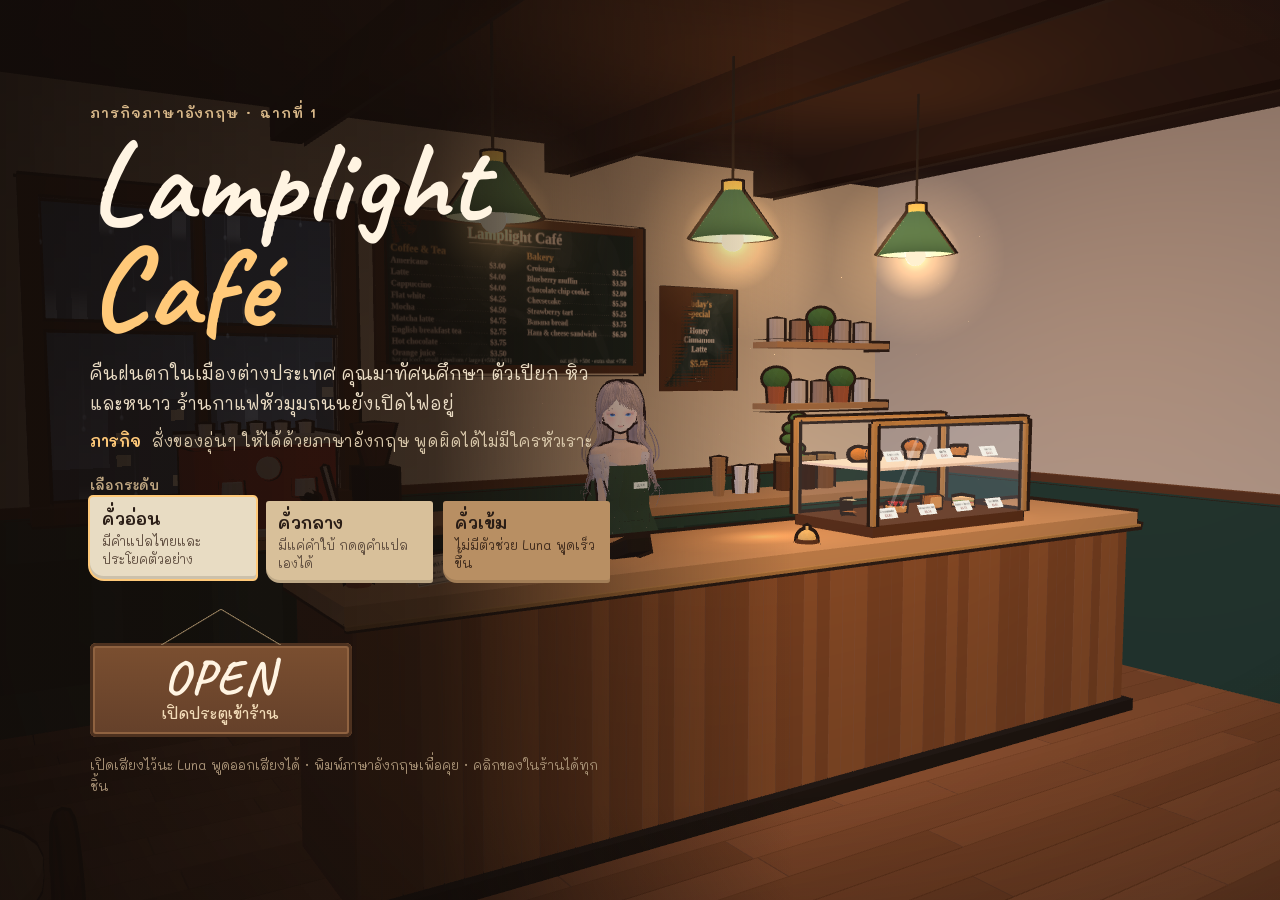
==== index.html @ d725b06c "Publish Lamplight Café: English speaking practice in a rainy-night café A barista named Luna takes y" ====
<!doctype html>
<html lang="th">
<head>
<meta charset="utf-8">
<meta name="viewport" content="width=device-width, initial-scale=1">
<meta name="robots" content="noindex">
<meta name="theme-color" content="#1b1512">
<meta name="description" content="เกมฝึกพูดภาษาอังกฤษ: สั่งกาแฟกับ Luna ในร้านกาแฟคืนฝนตก">
<title>Lamplight Café — ฝึกพูดภาษาอังกฤษ</title>
<link rel="preconnect" href="https://fonts.googleapis.com">
<link rel="preconnect" href="https://fonts.gstatic.com" crossorigin>
<link rel="stylesheet" href="https://fonts.googleapis.com/css2?family=Caveat:wght@500;700&family=Mali:wght@400;500;600&family=Nunito:wght@600;700;800&family=Courier+Prime:wght@400;700&display=swap">
<link rel="stylesheet" href="style.css">
</head>
<body>
<div id="stage"></div>
<div id="ui"></div>
<script src="game.js"></script>
</body>
</html>
---- style.css ----
/* Lamplight Café — ของบนจอทุกชิ้นยืมรูปจากของจริงในร้าน: ป้าย OPEN · ป้ายราคา · ใบเสร็จ · ทิชชู่ · ปากกาแดงครู */
:root {
  --ink: #2a1d16; --cream: #fff4e2; --paper: #f6efe1; --kraft: #e8dcc3; --amber: #ffc979; --red: #b8402c; --green: #2f4c40;
  --hand: "Caveat", "Ink Free", "Segoe Print", cursive; --th: "Mali", "Leelawadee UI", "Tahoma", sans-serif; --en: "Nunito", "Segoe UI", Arial, sans-serif;
  --mono: "Courier Prime", "Courier New", monospace;
}
html, body { margin: 0; height: 100%; background: #1b1512; overflow: hidden; font-family: var(--th); color: var(--cream); }
#stage { position: fixed; inset: 0; }
#stage canvas { display: block; width: 100%; height: 100%; }
#ui { position: fixed; inset: 0; pointer-events: none; }
#ui::before { content: ""; position: absolute; inset: 0; background: radial-gradient(120% 90% at 50% 40%, transparent 55%, rgba(12, 8, 6, .55) 100%); }
#ui > section > *, #ui .tags, #ui .receipt, #ui .talk, #ui .back, #ui .napkin { pointer-events: auto; }
[hidden] { display: none !important; }
button { font: inherit; cursor: pointer; }
button:focus-visible, input:focus-visible { outline: 2px solid var(--amber); outline-offset: 2px; }

/* ---------- หน้าเปิด ---------- */
.title { position: absolute; inset: 0; display: flex; align-items: center; background: linear-gradient(90deg, rgba(18, 12, 9, .92) 0%, rgba(18, 12, 9, .78) 34%, rgba(18, 12, 9, 0) 62%); transition: opacity .9s ease; }
.title.leaving { opacity: 0; }
.title .card { width: min(520px, 88vw); margin-left: clamp(20px, 7vw, 120px); }
.kicker { margin: 0 0 6px; font: 600 14px/1.4 var(--th); letter-spacing: .08em; color: #d9b98a; }
.title h1 { margin: 0; font: 700 clamp(64px, 9vw, 118px)/.92 var(--hand); color: var(--cream); letter-spacing: .01em; }
.title h1 span { color: var(--amber); }
.story { margin: 18px 0 10px; font: 400 18px/1.65 var(--th); color: #eadcc4; max-width: 30em; }
.mission { margin: 0 0 22px; font: 400 16px/1.6 var(--th); color: #d8c7aa; }
.mission b { color: var(--amber); font-weight: 600; margin-right: 6px; }
.roast { border: 0; padding: 0; margin: 0 0 26px; display: grid; grid-template-columns: repeat(3, 1fr); gap: 10px; }
.roast legend { font: 600 13px var(--th); color: #bfa682; margin-bottom: 8px; padding: 0; }
.roast label { position: relative; cursor: pointer; }
.roast input { position: absolute; opacity: 0; }
.roast span { display: block; padding: 10px 12px 11px; background: var(--kraft); color: var(--ink); border-radius: 3px 3px 3px 14px; box-shadow: inset 0 -3px 0 rgba(0, 0, 0, .12); transition: transform .15s, background .15s; }
.roast b { display: block; font: 600 17px var(--th); }
.roast i { display: block; font: 400 12.5px/1.45 var(--th); color: #5c4a3c; margin-top: 3px; font-style: normal; }
.roast label:nth-child(3) span { background: #d8c09a; } .roast label:nth-child(4) span { background: #b88f63; } .roast label:nth-child(4) i { color: #3e2a1c; }
.roast input:checked + span { transform: translateY(-4px); box-shadow: inset 0 -3px 0 rgba(0, 0, 0, .12), 0 0 0 2px var(--amber); }
.opensign { position: relative; display: inline-flex; flex-direction: column; align-items: center; background: none; border: 0; padding: 34px 0 0; transform-origin: 50% 0; }
.opensign .cord { position: absolute; top: 0; left: 50%; width: 120px; height: 36px; transform: translateX(-50%); background: linear-gradient(to bottom right, transparent 49%, #9c8462 50%, transparent 52%) left / 50% 100% no-repeat, linear-gradient(to bottom left, transparent 49%, #9c8462 50%, transparent 52%) right / 50% 100% no-repeat; }
.opensign .board { display: flex; flex-direction: column; align-items: center; min-width: 210px; padding: 10px 26px 12px; background: linear-gradient(#7b4f30, #64402a); border-radius: 6px; color: var(--cream); font: 700 48px/1 var(--hand); letter-spacing: .06em; box-shadow: inset 0 0 0 3px #4d311f, inset 0 0 0 5px #8f6240; }
.opensign small { font: 500 15px/1.6 var(--th); letter-spacing: 0; color: #f3dcb8; }
.opensign:not(:disabled):hover { animation: swing 1.2s ease-in-out; }
.opensign:disabled { cursor: progress; opacity: .75; }
@keyframes swing { 0% { transform: rotate(0); } 25% { transform: rotate(3deg); } 55% { transform: rotate(-2deg); } 80% { transform: rotate(1deg); } 100% { transform: rotate(0); } }
.fine { margin: 18px 0 0; font: 400 13px/1.6 var(--th); color: #a99377; }

/* ---------- ป้ายเครื่องมือมุมซ้ายบน (ป้ายราคาห้อยเชือก) ---------- */
.tags { position: absolute; top: 16px; left: 18px; display: flex; gap: 8px; flex-wrap: wrap; }
.tags button { background: var(--paper); color: var(--ink); border: 0; padding: 6px 12px 7px; font: 500 14px var(--th); border-radius: 2px 2px 2px 9px; box-shadow: 0 1px 0 rgba(0, 0, 0, .35); }
.tags button:hover { background: #fff; }
.tags button[data-act="thai"]:not(.on), .tags button[data-act="sound"]:not(.on) { background: #b9ab95; color: #4a3a2d; }

/* ---------- ใบเสร็จ ---------- */
.receipt { position: absolute; top: 64px; right: 22px; width: 248px; padding: 16px 16px 26px; background: #fbf8f1; color: #2a2622; font: 400 14px/1.5 var(--mono); box-shadow: 0 6px 18px rgba(0, 0, 0, .35); transform: rotate(1.2deg); clip-path: polygon(0 0, 100% 0, 100% calc(100% - 8px), 94% 100%, 88% calc(100% - 8px), 82% 100%, 76% calc(100% - 8px), 70% 100%, 64% calc(100% - 8px), 58% 100%, 52% calc(100% - 8px), 46% 100%, 40% calc(100% - 8px), 34% 100%, 28% calc(100% - 8px), 22% 100%, 16% calc(100% - 8px), 10% 100%, 4% calc(100% - 8px), 0 100%); }
.receipt.print { animation: print .7s steps(9) both; }
@keyframes print { from { clip-path: inset(0 0 100% 0); } to { clip-path: inset(0 0 0 0); } }
.receipt .head { text-align: center; font-weight: 700; letter-spacing: .12em; margin-bottom: 10px; }
.receipt .head small { display: block; font-weight: 400; letter-spacing: 0; font-size: 11.5px; color: #6c655c; }
.receipt .line { display: flex; justify-content: space-between; gap: 8px; }
.receipt .mod { padding-left: 18px; font-size: 12.5px; color: #555; }
.receipt .rule { border-top: 1px dashed #777; margin: 8px 0; }
.receipt .total { font-weight: 700; font-size: 15.5px; }
.receipt .meta { margin-top: 6px; font-size: 12.5px; letter-spacing: .05em; }
.receipt .thanks { margin-top: 10px; text-align: center; font: 700 22px var(--hand); color: var(--red); }

/* ---------- ทิชชู่ที่ Luna เขียนรหัส Wi-Fi ---------- */
.napkin { position: absolute; left: 22px; top: 40%; width: 200px; padding: 18px 18px 14px; background: #fffdf8; color: #24324a; transform: rotate(-3deg); box-shadow: 0 6px 16px rgba(0, 0, 0, .3); border-radius: 2px; animation: drop .6s ease-out; }
.napkin span { display: block; font: 700 30px/1.1 var(--hand); }
.napkin small { display: block; margin-top: 6px; font: 400 12px var(--th); color: #8a7d6d; }
@keyframes drop { from { transform: translateY(-30px) rotate(-8deg); opacity: 0; } }

/* ---------- พื้นที่คุย ---------- */
.talk { position: absolute; left: 50%; bottom: 18px; width: min(900px, 94vw); transform: translateX(-50%); display: flex; flex-direction: column; gap: 10px; }
#hud::before { content: ""; position: absolute; left: 0; right: 0; bottom: 0; height: 46vh; background: linear-gradient(to bottom, transparent, rgba(16, 10, 7, .55) 40%, rgba(16, 10, 7, .86)); pointer-events: none; }
.sub { position: relative; text-align: center; padding: 0 30px; }
.sub.pop { animation: rise .35s ease-out; }
@keyframes rise { from { transform: translateY(8px); opacity: 0; } }
.sub .who { font: 700 22px var(--hand); color: var(--amber); letter-spacing: .04em; }
.sub .en { margin: 0; font: 700 clamp(21px, 2.3vw, 29px)/1.38 var(--en); color: #fff8ec; text-shadow: 0 2px 14px rgba(0, 0, 0, .75); }
.sub .en b { color: var(--amber); font-weight: 800; }
.sub .th { margin: 4px 0 0; font: 400 17px/1.5 var(--th); color: #eadbc2; text-shadow: 0 1px 8px rgba(0, 0, 0, .8); }
.sub .again { margin-top: 4px; background: none; border: 0; color: #d4bb95; font: 400 13px var(--th); text-decoration: underline; text-underline-offset: 3px; padding: 2px 6px; }
.me { display: flex; flex-direction: column; align-items: center; gap: 6px; }
.you { margin: 0; font: 600 17px var(--en); color: #cfe0ff; text-shadow: 0 1px 8px rgba(0, 0, 0, .8); }
.you .who { font: 500 14px var(--th); color: #9fb7e8; margin-right: 8px; }
.pen { display: flex; flex-wrap: wrap; align-items: baseline; justify-content: center; gap: 4px 12px; max-width: 760px; padding: 8px 14px 9px; background: var(--paper); color: var(--ink); border-radius: 2px; transform: rotate(-.6deg); box-shadow: 0 4px 12px rgba(0, 0, 0, .35); }
.pen.pop { animation: rise .4s ease-out; }
.pen .red { font: 700 27px/1.1 var(--hand); color: var(--red); }
.pen .why { font: 400 13.5px/1.5 var(--th); color: #5c4a3c; }
.pen .hear { background: none; border: 1px solid #b8a68a; border-radius: 2px; font: 500 12.5px var(--th); color: #5c4a3c; padding: 1px 8px; }
.hints { display: flex; flex-direction: column; gap: 6px; align-items: center; }
.hints .row { display: flex; flex-wrap: wrap; align-items: center; justify-content: center; gap: 8px; }
.hints .lab { font: 500 13px var(--th); color: #c9b08a; }
.slip { background: var(--kraft); color: var(--ink); border: 0; padding: 6px 12px 7px; border-radius: 2px; font: 700 15.5px/1.3 var(--en); text-align: left; box-shadow: 0 1px 0 rgba(0, 0, 0, .4); }
.slip:nth-child(even) { transform: rotate(.7deg); } .slip:nth-child(odd) { transform: rotate(-.5deg); }
.slip:hover { background: #f5ead3; }
.slip i { display: block; font: 400 12.5px var(--th); font-style: normal; color: #6b5645; }
.slip.small { font-size: 13.5px; padding: 4px 10px 5px; background: #d9ccb2; }
.hints .words { font: 700 15px var(--en); color: #f0dfc2; }
.hints .more { background: none; border: 1px solid #8f7a5f; color: #e6d3b3; padding: 3px 12px; border-radius: 2px; font: 500 13.5px var(--th); }
.say { display: flex; align-items: center; gap: 12px; padding: 8px 10px 8px 18px; background: #fbf7ee; border-radius: 3px; box-shadow: 0 8px 22px rgba(0, 0, 0, .45), inset 0 0 0 1px #e7dcc8; }
.say input { flex: 1; min-width: 0; border: 0; background: transparent; font: 700 21px var(--en); color: #2b211b; padding: 8px 0; }
.say input:focus { outline: none; }
.say input::placeholder { font: 400 16.5px var(--th); color: #9b8b7a; }
.stamp { flex: none; background: transparent; color: var(--red); border: 2.5px solid var(--red); border-radius: 6px; padding: 4px 16px 5px; font: 600 18px var(--th); transform: rotate(-4deg); }
.stamp:hover { background: var(--red); color: #fff6ec; }
.back { position: absolute; left: 50%; bottom: 210px; transform: translateX(-50%); background: var(--paper); color: var(--ink); border: 0; padding: 8px 18px; border-radius: 2px; font: 600 15px var(--th); box-shadow: 0 4px 12px rgba(0, 0, 0, .4); }
#ui.focused .hints, #ui.focused .me { display: none; }

/* ---------- ป้ายชื่อของเวลาชี้ ---------- */
.tooltip { position: fixed; left: 0; top: 0; pointer-events: none; padding: 6px 10px 7px; background: rgba(24, 16, 12, .92); border-radius: 3px; box-shadow: 0 0 0 1px rgba(255, 201, 121, .35); }
.tooltip b { display: block; font: 800 14.5px var(--en); color: #fff3df; }
.tooltip span { display: block; font: 400 13px var(--th); color: #d9c3a0; }

/* ---------- สมุดจด ---------- */
.book { position: absolute; inset: 0; display: grid; place-items: center; background: rgba(10, 7, 5, .6); pointer-events: auto; }
.book .paper { position: relative; width: min(640px, 92vw); max-height: 78vh; overflow: auto; padding: 26px 34px 30px 64px; background: #fbf7ee repeating-linear-gradient(transparent 0 31px, #cfdbe8 31px 32px); color: var(--ink); border-radius: 2px; box-shadow: 0 20px 50px rgba(0, 0, 0, .5); }
.book .paper::before { content: ""; position: absolute; left: 46px; top: 0; bottom: 0; width: 2px; background: #e8a49a; }
.book h2 { margin: 0 0 8px; font: 700 34px var(--hand); }
.book .close { position: absolute; top: 14px; right: 14px; background: none; border: 1px solid #b8a68a; color: #5c4a3c; font: 500 13px var(--th); border-radius: 2px; }
.book p { margin: 0 0 10px; font: 600 16px/1.55 var(--en); }
.book p b { display: inline-block; min-width: 46px; font: 500 13px var(--th); color: #8a7562; }
.book p.y { color: #23408a; }
.book p i { display: block; font: 400 13.5px var(--th); font-style: normal; color: #7a6656; padding-left: 50px; }
.book .red { display: block; padding-left: 50px; font: 700 24px/1.2 var(--hand); color: var(--red); }
.book .why { display: block; padding-left: 50px; font: 400 13px var(--th); color: #7a6656; }

/* ---------- จบฉาก ---------- */
.end { position: absolute; inset: 0; display: grid; place-items: center; background: rgba(10, 7, 5, .55); pointer-events: auto; animation: fade .8s ease; }
@keyframes fade { from { opacity: 0; } }
.end .sheet { width: min(620px, 92vw); max-height: 86vh; overflow: auto; padding: 28px 34px 30px; background: var(--paper); color: var(--ink); border-radius: 2px; box-shadow: 0 24px 60px rgba(0, 0, 0, .55); transform: rotate(-.4deg); }
.end h2 { margin: 2px 0 10px; font: 700 40px/1.05 var(--hand); color: var(--ink); }
.end h3 { margin: 18px 0 6px; font: 600 15px var(--th); color: #6b5645; border-bottom: 1px solid #ddcfb6; padding-bottom: 4px; }
.end .kicker { color: #9c7c55; }
.end .stat { margin: 0; font: 400 16px/1.6 var(--th); }
.end .manner { margin: 12px 0 0; font: 400 17px/1.5 var(--th); }
.end .manner small { display: block; font-size: 14px; color: #6b5645; }
.end .pens { list-style: none; margin: 0; padding: 0; display: grid; gap: 8px; }
.end .pens s { display: block; font: 600 15px var(--en); color: #7a6a5c; }
.end .pens .red { display: block; font: 700 25px/1.1 var(--hand); color: var(--red); }
.end .pens small { display: block; font: 400 13px var(--th); color: #6b5645; }
.end .vocab, .end .ideas, .end .clean { margin: 0; font: 600 15.5px/1.6 var(--en); }
.end .ideas { font: 400 15px var(--th); }
.end .btns { display: flex; gap: 12px; margin-top: 22px; }
.end .btns button { background: var(--green); color: var(--cream); border: 0; padding: 10px 20px; border-radius: 3px; font: 600 16px var(--th); }
.end .btns .ghost { background: none; color: var(--ink); box-shadow: inset 0 0 0 1.5px #b8a68a; }

@media (max-width: 760px) {
  .receipt { width: 190px; font-size: 12px; top: 56px; right: 10px; padding: 10px 10px 20px; }
  .talk { bottom: 10px; }
  .sub .en { font-size: 19px; }
  .title { background: linear-gradient(180deg, rgba(18, 12, 9, .3), rgba(18, 12, 9, .92) 45%); align-items: flex-end; padding-bottom: 24px; }
  .roast { grid-template-columns: 1fr; }
}
@media (prefers-reduced-motion: reduce) { .opensign:hover { animation: none; } }
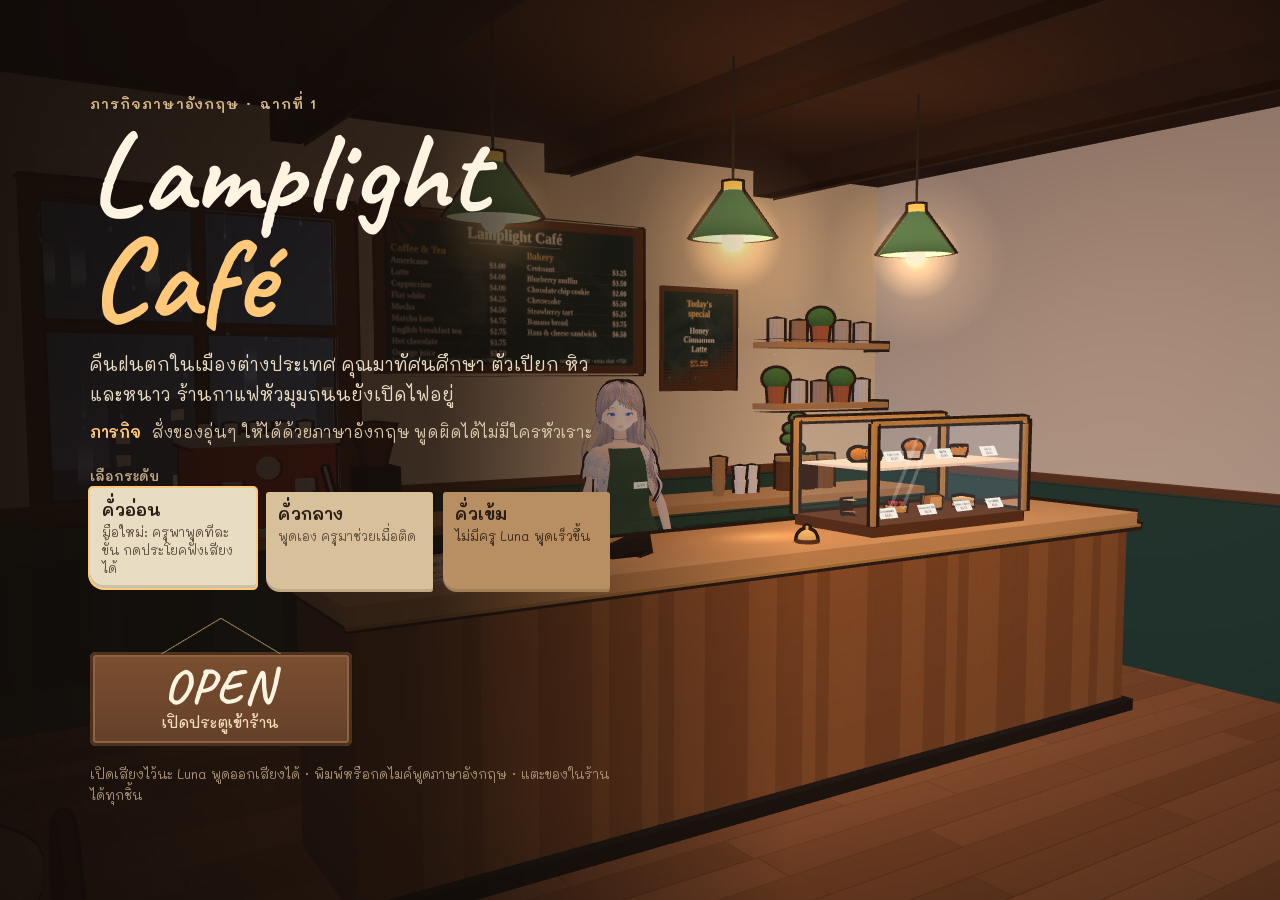
==== commit a61623a1: "Phone layout, Thai coach, mic input and a brain that copes with "I dont know" - Icon toolbar, one-ro" ====
--- a/index.html
+++ b/index.html
@@ -2,7 +2,7 @@
 <html lang="th">
 <head>
 <meta charset="utf-8">
-<meta name="viewport" content="width=device-width, initial-scale=1">
+<meta name="viewport" content="width=device-width, initial-scale=1, viewport-fit=cover, interactive-widget=resizes-content">
 <meta name="robots" content="noindex">
 <meta name="theme-color" content="#1b1512">
 <meta name="description" content="เกมฝึกพูดภาษาอังกฤษ: สั่งกาแฟกับ Luna ในร้านกาแฟคืนฝนตก">
--- a/style.css
+++ b/style.css
@@ -1,21 +1,22 @@
-/* Lamplight Café — ของบนจอทุกชิ้นยืมรูปจากของจริงในร้าน: ป้าย OPEN · ป้ายราคา · ใบเสร็จ · ทิชชู่ · ปากกาแดงครู */
+/* Lamplight Café — ของบนจอยืมรูปจากของจริงในร้าน: ป้าย OPEN · ใบเสร็จ · ทิชชู่ · ปากกาแดงครู · กระดานชอล์ก */
 :root {
   --ink: #2a1d16; --cream: #fff4e2; --paper: #f6efe1; --kraft: #e8dcc3; --amber: #ffc979; --red: #b8402c; --green: #2f4c40;
   --hand: "Caveat", "Ink Free", "Segoe Print", cursive; --th: "Mali", "Leelawadee UI", "Tahoma", sans-serif; --en: "Nunito", "Segoe UI", Arial, sans-serif;
   --mono: "Courier Prime", "Courier New", monospace;
 }
-html, body { margin: 0; height: 100%; background: #1b1512; overflow: hidden; font-family: var(--th); color: var(--cream); }
-#stage { position: fixed; inset: 0; }
+* { -webkit-tap-highlight-color: transparent; }   /* มือถือ: ไม่ให้มีกรอบฟ้าวาบตอนแตะ */
+html, body { margin: 0; height: 100%; background: #1b1512; overflow: hidden; font-family: var(--th); color: var(--cream); overscroll-behavior: none; }
+#stage { position: fixed; inset: 0; touch-action: none; }
 #stage canvas { display: block; width: 100%; height: 100%; }
 #ui { position: fixed; inset: 0; pointer-events: none; }
 #ui::before { content: ""; position: absolute; inset: 0; background: radial-gradient(120% 90% at 50% 40%, transparent 55%, rgba(12, 8, 6, .55) 100%); }
-#ui > section > *, #ui .tags, #ui .receipt, #ui .talk, #ui .back, #ui .napkin { pointer-events: auto; }
+#ui > section > *, #ui .tools button, #ui .receipt, #ui .talk, #ui .back, #ui .napkin { pointer-events: auto; }
 [hidden] { display: none !important; }
-button { font: inherit; cursor: pointer; }
+button { font: inherit; cursor: pointer; touch-action: manipulation; }
 button:focus-visible, input:focus-visible { outline: 2px solid var(--amber); outline-offset: 2px; }
 
 /* ---------- หน้าเปิด ---------- */
-.title { position: absolute; inset: 0; display: flex; align-items: center; background: linear-gradient(90deg, rgba(18, 12, 9, .92) 0%, rgba(18, 12, 9, .78) 34%, rgba(18, 12, 9, 0) 62%); transition: opacity .9s ease; }
+.title { position: absolute; inset: 0; display: flex; align-items: center; background: linear-gradient(90deg, rgba(18, 12, 9, .92) 0%, rgba(18, 12, 9, .78) 34%, rgba(18, 12, 9, 0) 62%); transition: opacity .9s ease; overflow-y: auto; }
 .title.leaving { opacity: 0; }
 .title .card { width: min(520px, 88vw); margin-left: clamp(20px, 7vw, 120px); }
 .kicker { margin: 0 0 6px; font: 600 14px/1.4 var(--th); letter-spacing: .08em; color: #d9b98a; }
@@ -28,7 +29,7 @@
 .roast legend { font: 600 13px var(--th); color: #bfa682; margin-bottom: 8px; padding: 0; }
 .roast label { position: relative; cursor: pointer; }
 .roast input { position: absolute; opacity: 0; }
-.roast span { display: block; padding: 10px 12px 11px; background: var(--kraft); color: var(--ink); border-radius: 3px 3px 3px 14px; box-shadow: inset 0 -3px 0 rgba(0, 0, 0, .12); transition: transform .15s, background .15s; }
+.roast span { display: block; height: 100%; box-sizing: border-box; padding: 10px 12px 11px; background: var(--kraft); color: var(--ink); border-radius: 3px 3px 3px 14px; box-shadow: inset 0 -3px 0 rgba(0, 0, 0, .12); transition: transform .15s, background .15s; }
 .roast b { display: block; font: 600 17px var(--th); }
 .roast i { display: block; font: 400 12.5px/1.45 var(--th); color: #5c4a3c; margin-top: 3px; font-style: normal; }
 .roast label:nth-child(3) span { background: #d8c09a; } .roast label:nth-child(4) span { background: #b88f63; } .roast label:nth-child(4) i { color: #3e2a1c; }
@@ -42,77 +43,113 @@
 @keyframes swing { 0% { transform: rotate(0); } 25% { transform: rotate(3deg); } 55% { transform: rotate(-2deg); } 80% { transform: rotate(1deg); } 100% { transform: rotate(0); } }
 .fine { margin: 18px 0 0; font: 400 13px/1.6 var(--th); color: #a99377; }
 
-/* ---------- ป้ายเครื่องมือมุมซ้ายบน (ป้ายราคาห้อยเชือก) ---------- */
-.tags { position: absolute; top: 16px; left: 18px; display: flex; gap: 8px; flex-wrap: wrap; }
-.tags button { background: var(--paper); color: var(--ink); border: 0; padding: 6px 12px 7px; font: 500 14px var(--th); border-radius: 2px 2px 2px 9px; box-shadow: 0 1px 0 rgba(0, 0, 0, .35); }
-.tags button:hover { background: #fff; }
-.tags button[data-act="thai"]:not(.on), .tags button[data-act="sound"]:not(.on) { background: #b9ab95; color: #4a3a2d; }
+/* ---------- เครื่องมือด้านบน: ไอคอนเส้นชอล์กบนแผ่นไม้เข้ม ---------- */
+.tools { position: absolute; top: max(12px, env(safe-area-inset-top)); left: 14px; right: 14px; display: flex; gap: 6px; align-items: flex-start; pointer-events: none; }
+.tools .gap { flex: 1; }
+.tools button { display: flex; flex-direction: column; align-items: center; gap: 2px; min-width: 52px; padding: 6px 6px 4px; background: rgba(30, 22, 17, .62); color: #f3e6cf; border: 0; border-radius: 8px; font: 500 11px/1.2 var(--th); box-shadow: inset 0 0 0 1px rgba(255, 228, 190, .12); }
+.tools button:hover { background: rgba(48, 34, 25, .8); }
+.tools svg { width: 24px; height: 24px; fill: none; stroke: currentColor; stroke-width: 1.7; stroke-linecap: round; stroke-linejoin: round; }
+.tools .tog:not(.on) { color: #a8977f; }
+.tools [data-act=sound] .x { display: none; }
+.tools [data-act=sound]:not(.on) .w { display: none; }
+.tools [data-act=sound]:not(.on) .x { display: inline; }
 
 /* ---------- ใบเสร็จ ---------- */
-.receipt { position: absolute; top: 64px; right: 22px; width: 248px; padding: 16px 16px 26px; background: #fbf8f1; color: #2a2622; font: 400 14px/1.5 var(--mono); box-shadow: 0 6px 18px rgba(0, 0, 0, .35); transform: rotate(1.2deg); clip-path: polygon(0 0, 100% 0, 100% calc(100% - 8px), 94% 100%, 88% calc(100% - 8px), 82% 100%, 76% calc(100% - 8px), 70% 100%, 64% calc(100% - 8px), 58% 100%, 52% calc(100% - 8px), 46% 100%, 40% calc(100% - 8px), 34% 100%, 28% calc(100% - 8px), 22% 100%, 16% calc(100% - 8px), 10% 100%, 4% calc(100% - 8px), 0 100%); }
+.receipt { position: absolute; top: 76px; right: 20px; width: 236px; padding: 14px 14px 24px; background: #fbf8f1; color: #2a2622; font: 400 13.5px/1.5 var(--mono); box-shadow: 0 6px 18px rgba(0, 0, 0, .35); transform: rotate(1.2deg); cursor: pointer; clip-path: polygon(0 0, 100% 0, 100% calc(100% - 8px), 94% 100%, 88% calc(100% - 8px), 82% 100%, 76% calc(100% - 8px), 70% 100%, 64% calc(100% - 8px), 58% 100%, 52% calc(100% - 8px), 46% 100%, 40% calc(100% - 8px), 34% 100%, 28% calc(100% - 8px), 22% 100%, 16% calc(100% - 8px), 10% 100%, 4% calc(100% - 8px), 0 100%); }
 .receipt.print { animation: print .7s steps(9) both; }
 @keyframes print { from { clip-path: inset(0 0 100% 0); } to { clip-path: inset(0 0 0 0); } }
-.receipt .head { text-align: center; font-weight: 700; letter-spacing: .12em; margin-bottom: 10px; }
-.receipt .head small { display: block; font-weight: 400; letter-spacing: 0; font-size: 11.5px; color: #6c655c; }
+.receipt .head { text-align: center; font-weight: 700; letter-spacing: .12em; margin-bottom: 8px; }
+.receipt .head small { display: block; font-weight: 400; letter-spacing: 0; font-size: 11px; color: #6c655c; }
 .receipt .line { display: flex; justify-content: space-between; gap: 8px; }
-.receipt .mod { padding-left: 18px; font-size: 12.5px; color: #555; }
-.receipt .rule { border-top: 1px dashed #777; margin: 8px 0; }
-.receipt .total { font-weight: 700; font-size: 15.5px; }
-.receipt .meta { margin-top: 6px; font-size: 12.5px; letter-spacing: .05em; }
+.receipt .mod { padding-left: 18px; font-size: 12px; color: #555; }
+.receipt .rule { border-top: 1px dashed #777; margin: 7px 0; }
+.receipt .total { font-weight: 700; font-size: 15px; }
+.receipt .meta { margin-top: 5px; font-size: 12px; letter-spacing: .05em; }
 .receipt .thanks { margin-top: 10px; text-align: center; font: 700 22px var(--hand); color: var(--red); }
 
 /* ---------- ทิชชู่ที่ Luna เขียนรหัส Wi-Fi ---------- */
-.napkin { position: absolute; left: 22px; top: 40%; width: 200px; padding: 18px 18px 14px; background: #fffdf8; color: #24324a; transform: rotate(-3deg); box-shadow: 0 6px 16px rgba(0, 0, 0, .3); border-radius: 2px; animation: drop .6s ease-out; }
+.napkin { position: absolute; left: 22px; top: 30%; width: 200px; padding: 18px 18px 14px; background: #fffdf8; color: #24324a; transform: rotate(-3deg); box-shadow: 0 6px 16px rgba(0, 0, 0, .3); border-radius: 2px; animation: drop .6s ease-out; }
 .napkin span { display: block; font: 700 30px/1.1 var(--hand); }
 .napkin small { display: block; margin-top: 6px; font: 400 12px var(--th); color: #8a7d6d; }
 @keyframes drop { from { transform: translateY(-30px) rotate(-8deg); opacity: 0; } }
 
 /* ---------- พื้นที่คุย ---------- */
-.talk { position: absolute; left: 50%; bottom: 18px; width: min(900px, 94vw); transform: translateX(-50%); display: flex; flex-direction: column; gap: 10px; }
-#hud::before { content: ""; position: absolute; left: 0; right: 0; bottom: 0; height: 46vh; background: linear-gradient(to bottom, transparent, rgba(16, 10, 7, .55) 40%, rgba(16, 10, 7, .86)); pointer-events: none; }
-.sub { position: relative; text-align: center; padding: 0 30px; }
+#hud::before { content: ""; position: absolute; left: 0; right: 0; bottom: 0; height: 52vh; background: linear-gradient(to bottom, transparent, rgba(16, 10, 7, .5) 35%, rgba(16, 10, 7, .88)); pointer-events: none; }
+.talk { position: absolute; left: 50%; bottom: max(14px, env(safe-area-inset-bottom)); width: min(860px, 94vw); transform: translateX(-50%); display: flex; flex-direction: column; gap: 8px; }
+.sub { position: relative; text-align: center; padding: 0 12px; }
 .sub.pop { animation: rise .35s ease-out; }
 @keyframes rise { from { transform: translateY(8px); opacity: 0; } }
-.sub .who { font: 700 22px var(--hand); color: var(--amber); letter-spacing: .04em; }
-.sub .en { margin: 0; font: 700 clamp(21px, 2.3vw, 29px)/1.38 var(--en); color: #fff8ec; text-shadow: 0 2px 14px rgba(0, 0, 0, .75); }
+.sub .who { font: 700 20px var(--hand); color: var(--amber); letter-spacing: .04em; }
+.sub .en { margin: 0; font: 700 clamp(19px, 2.2vw, 27px)/1.35 var(--en); color: #fff8ec; text-shadow: 0 2px 14px rgba(0, 0, 0, .75); cursor: pointer; }
 .sub .en b { color: var(--amber); font-weight: 800; }
-.sub .th { margin: 4px 0 0; font: 400 17px/1.5 var(--th); color: #eadbc2; text-shadow: 0 1px 8px rgba(0, 0, 0, .8); }
-.sub .again { margin-top: 4px; background: none; border: 0; color: #d4bb95; font: 400 13px var(--th); text-decoration: underline; text-underline-offset: 3px; padding: 2px 6px; }
+.sub .th { margin: 3px 0 0; font: 400 16px/1.45 var(--th); color: #eadbc2; text-shadow: 0 1px 8px rgba(0, 0, 0, .8); }
 .me { display: flex; flex-direction: column; align-items: center; gap: 6px; }
-.you { margin: 0; font: 600 17px var(--en); color: #cfe0ff; text-shadow: 0 1px 8px rgba(0, 0, 0, .8); }
-.you .who { font: 500 14px var(--th); color: #9fb7e8; margin-right: 8px; }
-.pen { display: flex; flex-wrap: wrap; align-items: baseline; justify-content: center; gap: 4px 12px; max-width: 760px; padding: 8px 14px 9px; background: var(--paper); color: var(--ink); border-radius: 2px; transform: rotate(-.6deg); box-shadow: 0 4px 12px rgba(0, 0, 0, .35); }
+.me:empty, .me:not(:has(> :not([hidden]))) { display: none; }
+.you { margin: 0; font: 600 15.5px var(--en); color: #e6dccb; text-shadow: 0 1px 8px rgba(0, 0, 0, .8); }
+.you .who { font: 500 13px var(--th); color: #bfae95; margin-right: 8px; }
+.pen { display: flex; flex-wrap: wrap; align-items: baseline; justify-content: center; gap: 2px 10px; max-width: 760px; padding: 6px 12px 7px; background: var(--paper); color: var(--ink); border-radius: 2px; box-shadow: 0 4px 12px rgba(0, 0, 0, .35); cursor: pointer; }
 .pen.pop { animation: rise .4s ease-out; }
-.pen .red { font: 700 27px/1.1 var(--hand); color: var(--red); }
-.pen .why { font: 400 13.5px/1.5 var(--th); color: #5c4a3c; }
-.pen .hear { background: none; border: 1px solid #b8a68a; border-radius: 2px; font: 500 12.5px var(--th); color: #5c4a3c; padding: 1px 8px; }
-.hints { display: flex; flex-direction: column; gap: 6px; align-items: center; }
-.hints .row { display: flex; flex-wrap: wrap; align-items: center; justify-content: center; gap: 8px; }
-.hints .lab { font: 500 13px var(--th); color: #c9b08a; }
-.slip { background: var(--kraft); color: var(--ink); border: 0; padding: 6px 12px 7px; border-radius: 2px; font: 700 15.5px/1.3 var(--en); text-align: left; box-shadow: 0 1px 0 rgba(0, 0, 0, .4); }
-.slip:nth-child(even) { transform: rotate(.7deg); } .slip:nth-child(odd) { transform: rotate(-.5deg); }
-.slip:hover { background: #f5ead3; }
-.slip i { display: block; font: 400 12.5px var(--th); font-style: normal; color: #6b5645; }
-.slip.small { font-size: 13.5px; padding: 4px 10px 5px; background: #d9ccb2; }
-.hints .words { font: 700 15px var(--en); color: #f0dfc2; }
-.hints .more { background: none; border: 1px solid #8f7a5f; color: #e6d3b3; padding: 3px 12px; border-radius: 2px; font: 500 13.5px var(--th); }
-.say { display: flex; align-items: center; gap: 12px; padding: 8px 10px 8px 18px; background: #fbf7ee; border-radius: 3px; box-shadow: 0 8px 22px rgba(0, 0, 0, .45), inset 0 0 0 1px #e7dcc8; }
-.say input { flex: 1; min-width: 0; border: 0; background: transparent; font: 700 21px var(--en); color: #2b211b; padding: 8px 0; }
+.pen s { font: 600 14px var(--en); color: #8a7a6c; }
+.pen .red { font: 700 24px/1.1 var(--hand); color: var(--red); }
+.pen .why { font: 400 13px/1.5 var(--th); color: #5c4a3c; }
+.heard { margin: 0; display: flex; flex-wrap: wrap; gap: 3px 7px; justify-content: center; align-items: baseline; font: 700 16px var(--en); color: #fff3df; text-shadow: 0 1px 8px rgba(0, 0, 0, .8); }
+.heard .lab { font: 500 12.5px var(--th); color: #bfae95; }
+.heard .miss { color: #ffb4a3; text-decoration: underline wavy #e0644a; text-underline-offset: 4px; }
+
+/* ครูข้างตัว: ตราประทับ "ครู" สีแดงแบบปากกาครู + คำแนะนำภาษาไทย */
+.coach { display: flex; gap: 9px; align-items: flex-start; align-self: center; max-width: 720px; margin: 0; padding: 7px 12px 8px 9px; background: rgba(251, 247, 238, .95); color: var(--ink); border-radius: 3px; box-shadow: 0 4px 14px rgba(0, 0, 0, .3); }
+.coach.pop { animation: rise .35s ease-out; }
+.coach .tchr { flex: none; margin-top: 1px; padding: 0 5px; font: 700 13px/1.5 var(--th); color: var(--red); border: 1.5px solid var(--red); border-radius: 3px; transform: rotate(-4deg); }
+.coach p { margin: 0; font: 400 14.5px/1.5 var(--th); }
+.coach p b { color: var(--green); font-weight: 600; margin-right: 2px; }
+
+/* ประโยคตัวช่วย: แถวเดียว เลื่อนซ้ายขวาได้ ไม่บังตัวละคร */
+.chips { display: flex; gap: 8px; overflow-x: auto; overscroll-behavior-x: contain; scrollbar-width: none; justify-content: safe center; padding: 2px 2px 3px; }
+.chips::-webkit-scrollbar { display: none; }
+.chip { flex: none; display: flex; flex-direction: column; align-items: flex-start; gap: 1px; max-width: 300px; padding: 7px 12px 8px; background: #f4ecdc; color: var(--ink); border: 0; border-radius: 3px; text-align: left; box-shadow: 0 1px 0 rgba(0, 0, 0, .45); }
+.chip span { font: 700 15.5px/1.3 var(--en); }
+.chip i { font: 400 12.5px/1.35 var(--th); font-style: normal; color: #6b5645; }
+.chip:hover { background: #fffaf0; }
+.chip.on { box-shadow: 0 0 0 2px var(--amber), 0 1px 0 rgba(0, 0, 0, .45); }
+.ask { background: none; border: 0; color: #e3cfae; font: 500 14px var(--th); text-decoration: underline; text-underline-offset: 4px; padding: 4px 6px; margin: 0 auto; }
+
+/* ช่องพิมพ์ + ไมค์ + ปุ่มส่ง (กรอบสี่เหลี่ยม หัวลูกศรไม่มีหาง ใช้ได้ทั้งคอมและมือถือ) */
+.say { display: flex; align-items: center; gap: 8px; padding: 6px 6px 6px 16px; background: #fbf7ee; border-radius: 4px; box-shadow: 0 8px 22px rgba(0, 0, 0, .45), inset 0 0 0 1px #e7dcc8; }
+.say input { flex: 1; min-width: 0; border: 0; background: transparent; font: 700 19px var(--en); color: #2b211b; padding: 8px 0; }
 .say input:focus { outline: none; }
-.say input::placeholder { font: 400 16.5px var(--th); color: #9b8b7a; }
-.stamp { flex: none; background: transparent; color: var(--red); border: 2.5px solid var(--red); border-radius: 6px; padding: 4px 16px 5px; font: 600 18px var(--th); transform: rotate(-4deg); }
-.stamp:hover { background: var(--red); color: #fff6ec; }
-.back { position: absolute; left: 50%; bottom: 210px; transform: translateX(-50%); background: var(--paper); color: var(--ink); border: 0; padding: 8px 18px; border-radius: 2px; font: 600 15px var(--th); box-shadow: 0 4px 12px rgba(0, 0, 0, .4); }
-#ui.focused .hints, #ui.focused .me { display: none; }
-
-/* ---------- ป้ายชื่อของเวลาชี้ ---------- */
+.say input::placeholder { font: 400 15px var(--th); color: #9b8b7a; }
+.say input.picked { color: var(--green); }
+.say .mic, .say .send { flex: none; display: grid; place-items: center; width: 44px; height: 44px; padding: 0; border-radius: 5px; border: 1.5px solid var(--ink); background: #fffdf8; color: var(--ink); }
+.say .send { background: var(--ink); color: var(--cream); }
+.say svg { width: 22px; height: 22px; fill: none; stroke: currentColor; stroke-width: 1.8; stroke-linecap: round; stroke-linejoin: round; }
+.say .send svg { stroke-width: 1.2; }
+.say .mic.on { background: var(--red); border-color: var(--red); color: #fff; animation: listen 1.2s ease-in-out infinite; }
+@keyframes listen { 50% { box-shadow: 0 0 0 6px rgba(184, 64, 44, .25); } }
+.back { position: absolute; left: 50%; top: 84px; transform: translateX(-50%); background: var(--paper); color: var(--ink); border: 0; padding: 8px 18px; border-radius: 2px; font: 600 15px var(--th); box-shadow: 0 4px 12px rgba(0, 0, 0, .4); }
+#ui.focused .chips, #ui.focused .me, #ui.focused .coach { display: none; }
+
+/* ---------- ป้ายชื่อของเวลาชี้/แตะ ---------- */
 .tooltip { position: fixed; left: 0; top: 0; pointer-events: none; padding: 6px 10px 7px; background: rgba(24, 16, 12, .92); border-radius: 3px; box-shadow: 0 0 0 1px rgba(255, 201, 121, .35); }
 .tooltip b { display: block; font: 800 14.5px var(--en); color: #fff3df; }
 .tooltip span { display: block; font: 400 13px var(--th); color: #d9c3a0; }
 
+/* ---------- เมนูกระดานชอล์ก ---------- */
+.menusheet { position: absolute; inset: 0; display: grid; place-items: center; background: rgba(10, 7, 5, .6); pointer-events: auto; }
+.menusheet .board { position: relative; box-sizing: border-box; width: min(520px, 94vw); max-height: 84vh; overflow-y: auto; overscroll-behavior: contain; padding: 18px 20px 16px; background: #22302a; color: #f2ede2; border: 10px solid #5b3b24; border-radius: 4px; box-shadow: 0 20px 50px rgba(0, 0, 0, .55), inset 0 0 40px rgba(0, 0, 0, .35); }
+.menusheet h2 { margin: 0; font: 700 36px/1.1 var(--hand); text-align: center; color: #fff6e6; }
+.menusheet .how { margin: 2px 0 6px; text-align: center; font: 400 13px var(--th); color: #c9c2b2; }
+.menusheet h3 { margin: 12px 0 2px; font: 700 25px var(--hand); color: var(--amber); }
+.menusheet .item { display: grid; grid-template-columns: 1fr auto; align-items: baseline; width: 100%; padding: 8px 2px 7px; background: none; border: 0; border-bottom: 1px dashed rgba(242, 237, 226, .22); color: inherit; text-align: left; }
+.menusheet .item b { font: 700 17px var(--en); }
+.menusheet .item i { grid-column: 1; font: 400 13px var(--th); font-style: normal; color: #c9c2b2; }
+.menusheet .item .pr { grid-row: 1 / span 2; grid-column: 2; align-self: center; font: 700 22px var(--hand); color: #fff3df; padding-left: 10px; }
+.menusheet .item:hover b { color: var(--amber); }
+.menusheet .extra { margin: 10px 0 0; font: 400 12.5px var(--en); color: #c9c2b2; }
+.menusheet .close { position: absolute; top: 10px; right: 10px; background: none; border: 1px solid rgba(242, 237, 226, .4); color: #f2ede2; font: 500 13px var(--th); border-radius: 3px; padding: 2px 10px; }
+
 /* ---------- สมุดจด ---------- */
 .book { position: absolute; inset: 0; display: grid; place-items: center; background: rgba(10, 7, 5, .6); pointer-events: auto; }
-.book .paper { position: relative; width: min(640px, 92vw); max-height: 78vh; overflow: auto; padding: 26px 34px 30px 64px; background: #fbf7ee repeating-linear-gradient(transparent 0 31px, #cfdbe8 31px 32px); color: var(--ink); border-radius: 2px; box-shadow: 0 20px 50px rgba(0, 0, 0, .5); }
+.book .paper { position: relative; width: min(640px, 92vw); max-height: 78vh; overflow: auto; padding: 26px 30px 30px 64px; background: #fbf7ee repeating-linear-gradient(transparent 0 31px, #cfdbe8 31px 32px); color: var(--ink); border-radius: 2px; box-shadow: 0 20px 50px rgba(0, 0, 0, .5); }
 .book .paper::before { content: ""; position: absolute; left: 46px; top: 0; bottom: 0; width: 2px; background: #e8a49a; }
 .book h2 { margin: 0 0 8px; font: 700 34px var(--hand); }
 .book .close { position: absolute; top: 14px; right: 14px; background: none; border: 1px solid #b8a68a; color: #5c4a3c; font: 500 13px var(--th); border-radius: 2px; }
@@ -126,7 +163,7 @@
 /* ---------- จบฉาก ---------- */
 .end { position: absolute; inset: 0; display: grid; place-items: center; background: rgba(10, 7, 5, .55); pointer-events: auto; animation: fade .8s ease; }
 @keyframes fade { from { opacity: 0; } }
-.end .sheet { width: min(620px, 92vw); max-height: 86vh; overflow: auto; padding: 28px 34px 30px; background: var(--paper); color: var(--ink); border-radius: 2px; box-shadow: 0 24px 60px rgba(0, 0, 0, .55); transform: rotate(-.4deg); }
+.end .sheet { width: min(620px, 92vw); max-height: 86vh; overflow: auto; padding: 28px 30px 30px; background: var(--paper); color: var(--ink); border-radius: 2px; box-shadow: 0 24px 60px rgba(0, 0, 0, .55); transform: rotate(-.4deg); }
 .end h2 { margin: 2px 0 10px; font: 700 40px/1.05 var(--hand); color: var(--ink); }
 .end h3 { margin: 18px 0 6px; font: 600 15px var(--th); color: #6b5645; border-bottom: 1px solid #ddcfb6; padding-bottom: 4px; }
 .end .kicker { color: #9c7c55; }
@@ -139,15 +176,50 @@
 .end .pens small { display: block; font: 400 13px var(--th); color: #6b5645; }
 .end .vocab, .end .ideas, .end .clean { margin: 0; font: 600 15.5px/1.6 var(--en); }
 .end .ideas { font: 400 15px var(--th); }
-.end .btns { display: flex; gap: 12px; margin-top: 22px; }
+.end .btns { display: flex; gap: 12px; margin-top: 22px; flex-wrap: wrap; }
 .end .btns button { background: var(--green); color: var(--cream); border: 0; padding: 10px 20px; border-radius: 3px; font: 600 16px var(--th); }
 .end .btns .ghost { background: none; color: var(--ink); box-shadow: inset 0 0 0 1.5px #b8a68a; }
 
+/* ---------- มือถือ (จอแคบ แนวตั้ง) ---------- */
 @media (max-width: 760px) {
-  .receipt { width: 190px; font-size: 12px; top: 56px; right: 10px; padding: 10px 10px 20px; }
-  .talk { bottom: 10px; }
-  .sub .en { font-size: 19px; }
-  .title { background: linear-gradient(180deg, rgba(18, 12, 9, .3), rgba(18, 12, 9, .92) 45%); align-items: flex-end; padding-bottom: 24px; }
-  .roast { grid-template-columns: 1fr; }
+  .tools { left: 8px; right: 8px; gap: 4px; }
+  .tools button { min-width: 46px; padding: 5px 4px 3px; font-size: 10px; }
+  .tools svg { width: 22px; height: 22px; }
+  .receipt { top: 70px; right: 8px; width: 156px; padding: 8px 9px 16px; font-size: 11px; line-height: 1.45; }
+  .receipt .head { margin-bottom: 4px; font-size: 11px; }
+  .receipt:not(.open) .head small, .receipt:not(.open) .line:not(.total), .receipt:not(.open) .mod, .receipt:not(.open) .rule, .receipt:not(.open) .meta { display: none; }
+  .receipt:not(.open)::after { content: "แตะเพื่อดูรายการ"; display: block; font: 400 10px var(--th); color: #8a7d6d; text-align: center; margin-top: 2px; }
+  .receipt .total { font-size: 13px; }
+  .napkin { left: 10px; top: 76px; width: 160px; padding: 12px 12px 10px; }
+  .napkin span { font-size: 24px; }
+  .talk { width: calc(100vw - 16px); gap: 6px; bottom: max(8px, env(safe-area-inset-bottom)); }
+  .sub { padding: 0 4px; }
+  .sub .who { font-size: 17px; }
+  .sub .en { font-size: 18px; }
+  .sub .th { font-size: 14px; }
+  .coach { padding: 6px 10px 7px 8px; align-self: stretch; }
+  .coach p { font-size: 13.5px; line-height: 1.45; }
+  .chips { justify-content: flex-start; margin: 0 -8px; padding: 2px 8px 3px; scroll-padding: 0 8px; }
+  .chip { max-width: 78vw; padding: 6px 11px 7px; }
+  .chip span { font-size: 14.5px; }
+  .chip i { font-size: 11.5px; }
+  .say { padding: 4px 4px 4px 12px; gap: 6px; }
+  .say input { font-size: 17px; }
+  .say input::placeholder { font-size: 13.5px; }
+  .pen .red { font-size: 21px; }
+  .title { background: linear-gradient(180deg, rgba(18, 12, 9, .3), rgba(18, 12, 9, .92) 40%); align-items: flex-end; padding-bottom: 20px; }
+  .title .card { margin: 0 auto; width: calc(100vw - 36px); }
+  .title h1 { font-size: 64px; }
+  .story { font-size: 16px; margin-top: 10px; }
+  .mission { font-size: 14.5px; margin-bottom: 16px; }
+  .roast { grid-template-columns: 1fr; gap: 6px; margin-bottom: 14px; }
+  .roast span { padding: 7px 12px 8px; }
+  .roast b { display: inline; font-size: 16px; margin-right: 8px; }
+  .roast i { display: inline; }
+  .opensign { padding-top: 26px; }
+  .opensign .board { font-size: 40px; min-width: 180px; }
+  .fine { margin-top: 10px; font-size: 12px; }
+  .book .paper { padding: 22px 18px 24px 52px; }
+  .book .paper::before { left: 38px; }
 }
-@media (prefers-reduced-motion: reduce) { .opensign:hover { animation: none; } }
+@media (prefers-reduced-motion: reduce) { .opensign:hover { animation: none; } .say .mic.on { animation: none; } }
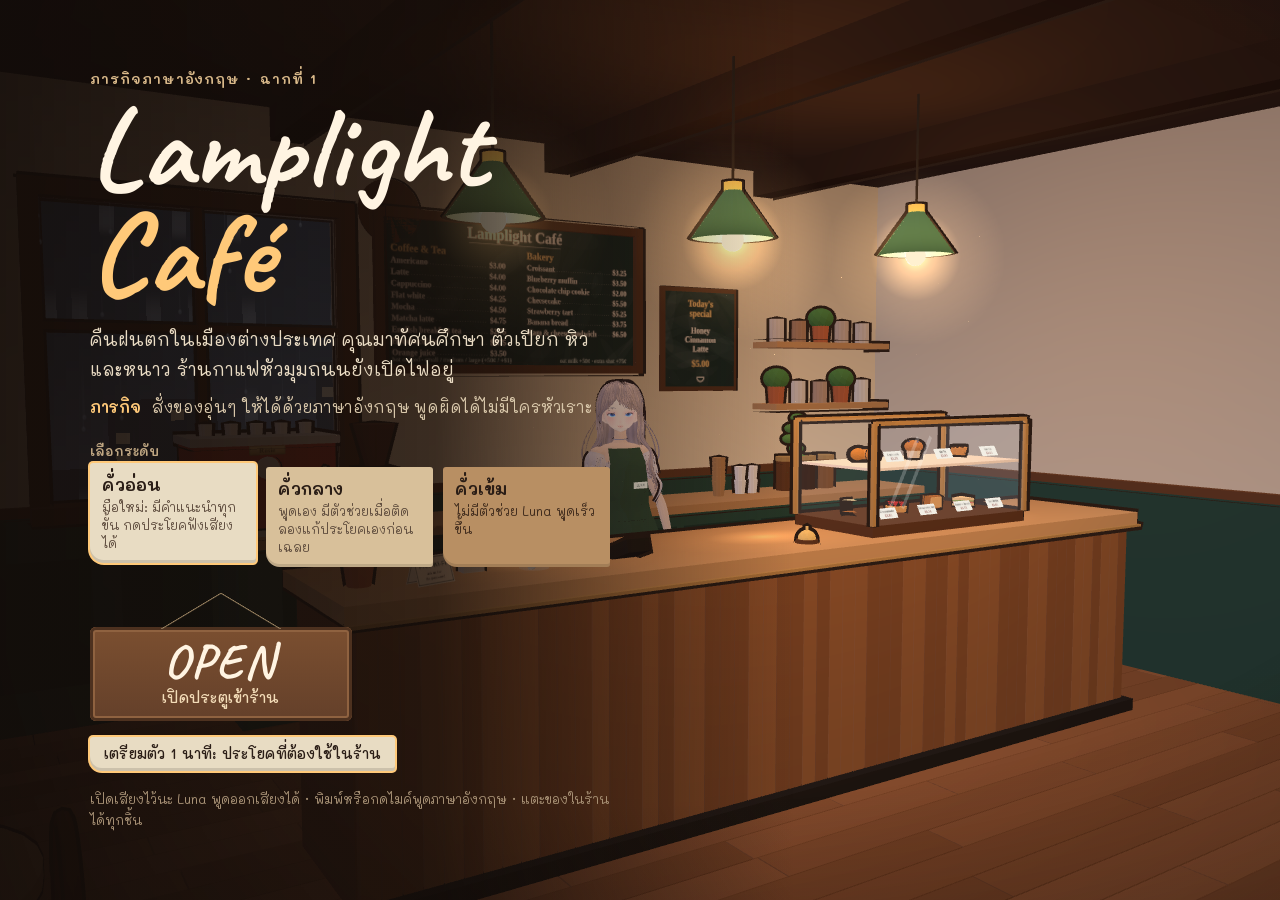
==== commit f6964868: "Talk hands-free and install as an app The mic now stays on after one tap: each sentence goes to Luna" ====
--- a/index.html
+++ b/index.html
@@ -7,6 +7,13 @@
 <meta name="theme-color" content="#1b1512">
 <meta name="description" content="เกมฝึกพูดภาษาอังกฤษ: สั่งกาแฟกับ Luna ในร้านกาแฟคืนฝนตก">
 <title>Lamplight Café — ฝึกพูดภาษาอังกฤษ</title>
+<link rel="manifest" href="manifest.webmanifest">
+<link rel="icon" href="icons/icon-192.png">
+<link rel="apple-touch-icon" href="icons/apple-touch-icon.png">
+<meta name="apple-mobile-web-app-capable" content="yes">
+<meta name="mobile-web-app-capable" content="yes">
+<meta name="apple-mobile-web-app-status-bar-style" content="black-translucent">
+<meta name="apple-mobile-web-app-title" content="Lamplight">
 <link rel="preconnect" href="https://fonts.googleapis.com">
 <link rel="preconnect" href="https://fonts.gstatic.com" crossorigin>
 <link rel="stylesheet" href="https://fonts.googleapis.com/css2?family=Caveat:wght@500;700&family=Mali:wght@400;500;600&family=Nunito:wght@600;700;800&family=Courier+Prime:wght@400;700&display=swap">
@@ -16,5 +23,6 @@
 <div id="stage"></div>
 <div id="ui"></div>
 <script src="game.js"></script>
+<script>if ('serviceWorker' in navigator && (location.protocol === 'https:' || location.hostname === 'localhost')) navigator.serviceWorker.register('sw.js').catch(function () {});</script>
 </body>
 </html>
--- a/style.css
+++ b/style.css
@@ -92,22 +92,27 @@
 .pen s { font: 600 14px var(--en); color: #8a7a6c; }
 .pen .red { font: 700 24px/1.1 var(--hand); color: var(--red); }
 .pen .why { font: 400 13px/1.5 var(--th); color: #5c4a3c; }
+.pen.hold { cursor: default; }
+.pen.hold .red { display: none; }
+.pen .reveal { background: none; border: 0; padding: 0 2px; font: 600 13px var(--th); color: var(--red); text-decoration: underline; text-underline-offset: 3px; }
 .heard { margin: 0; display: flex; flex-wrap: wrap; gap: 3px 7px; justify-content: center; align-items: baseline; font: 700 16px var(--en); color: #fff3df; text-shadow: 0 1px 8px rgba(0, 0, 0, .8); }
 .heard .lab { font: 500 12.5px var(--th); color: #bfae95; }
 .heard .miss { color: #ffb4a3; text-decoration: underline wavy #e0644a; text-underline-offset: 4px; }
 
-/* ครูข้างตัว: ตราประทับ "ครู" สีแดงแบบปากกาครู + คำแนะนำภาษาไทย */
-.coach { display: flex; gap: 9px; align-items: flex-start; align-self: center; max-width: 720px; margin: 0; padding: 7px 12px 8px 9px; background: rgba(251, 247, 238, .95); color: var(--ink); border-radius: 3px; box-shadow: 0 4px 14px rgba(0, 0, 0, .3); }
-.coach.pop { animation: rise .35s ease-out; }
-.coach .tchr { flex: none; margin-top: 1px; padding: 0 5px; font: 700 13px/1.5 var(--th); color: var(--red); border: 1.5px solid var(--red); border-radius: 3px; transform: rotate(-4deg); }
-.coach p { margin: 0; font: 400 14.5px/1.5 var(--th); }
-.coach p b { color: var(--green); font-weight: 600; margin-right: 2px; }
+/* คำแนะนำ: บรรทัดเดียวไม่มีกรอบ ภาษาไทยสีครีม คำอังกฤษสีอำพัน · คำชมสีเขียวอ่อน */
+.tip { margin: 0 auto; max-width: 720px; text-align: center; font: 400 14.5px/1.5 var(--th); color: #eadcc4; text-shadow: 0 1px 8px rgba(0, 0, 0, .85); }
+.tip.pop { animation: rise .35s ease-out; }
+.tip em { font: 700 14.5px var(--en); font-style: normal; color: var(--amber); }
+.tip b { font-weight: 600; color: #b5e3bf; }
 
 /* ประโยคตัวช่วย: แถวเดียว เลื่อนซ้ายขวาได้ ไม่บังตัวละคร */
 .chips { display: flex; gap: 8px; overflow-x: auto; overscroll-behavior-x: contain; scrollbar-width: none; justify-content: safe center; padding: 2px 2px 3px; }
 .chips::-webkit-scrollbar { display: none; }
-.chip { flex: none; display: flex; flex-direction: column; align-items: flex-start; gap: 1px; max-width: 300px; padding: 7px 12px 8px; background: #f4ecdc; color: var(--ink); border: 0; border-radius: 3px; text-align: left; box-shadow: 0 1px 0 rgba(0, 0, 0, .45); }
-.chip span { font: 700 15.5px/1.3 var(--en); }
+.chip { flex: none; display: flex; align-items: center; gap: 8px; max-width: 320px; padding: 7px 12px 8px; background: #f4ecdc; color: var(--ink); border: 0; border-radius: 3px; text-align: left; box-shadow: 0 1px 0 rgba(0, 0, 0, .45); }
+.chip > span { display: flex; flex-direction: column; align-items: flex-start; gap: 1px; }
+.chip b { font: 700 15.5px/1.3 var(--en); }
+.chip .pic { flex: none; display: grid; place-items: center; width: 28px; height: 28px; font-style: normal; color: var(--green); }
+.chip .pic svg { width: 24px; height: 24px; fill: none; stroke: currentColor; stroke-width: 1.8; stroke-linecap: round; stroke-linejoin: round; }
 .chip i { font: 400 12.5px/1.35 var(--th); font-style: normal; color: #6b5645; }
 .chip:hover { background: #fffaf0; }
 .chip.on { box-shadow: 0 0 0 2px var(--amber), 0 1px 0 rgba(0, 0, 0, .45); }
@@ -123,10 +128,11 @@
 .say .send { background: var(--ink); color: var(--cream); }
 .say svg { width: 22px; height: 22px; fill: none; stroke: currentColor; stroke-width: 1.8; stroke-linecap: round; stroke-linejoin: round; }
 .say .send svg { stroke-width: 1.2; }
+.say .mic.live { border-color: var(--red); color: var(--red); box-shadow: inset 0 0 0 1px var(--red); }
 .say .mic.on { background: var(--red); border-color: var(--red); color: #fff; animation: listen 1.2s ease-in-out infinite; }
 @keyframes listen { 50% { box-shadow: 0 0 0 6px rgba(184, 64, 44, .25); } }
 .back { position: absolute; left: 50%; top: 84px; transform: translateX(-50%); background: var(--paper); color: var(--ink); border: 0; padding: 8px 18px; border-radius: 2px; font: 600 15px var(--th); box-shadow: 0 4px 12px rgba(0, 0, 0, .4); }
-#ui.focused .chips, #ui.focused .me, #ui.focused .coach { display: none; }
+#ui.focused .chips, #ui.focused .me, #ui.focused .tip { display: none; }
 
 /* ---------- ป้ายชื่อของเวลาชี้/แตะ ---------- */
 .tooltip { position: fixed; left: 0; top: 0; pointer-events: none; padding: 6px 10px 7px; background: rgba(24, 16, 12, .92); border-radius: 3px; box-shadow: 0 0 0 1px rgba(255, 201, 121, .35); }
@@ -149,7 +155,7 @@
 
 /* ---------- สมุดจด ---------- */
 .book { position: absolute; inset: 0; display: grid; place-items: center; background: rgba(10, 7, 5, .6); pointer-events: auto; }
-.book .paper { position: relative; width: min(640px, 92vw); max-height: 78vh; overflow: auto; padding: 26px 30px 30px 64px; background: #fbf7ee repeating-linear-gradient(transparent 0 31px, #cfdbe8 31px 32px); color: var(--ink); border-radius: 2px; box-shadow: 0 20px 50px rgba(0, 0, 0, .5); }
+.book .paper { position: relative; box-sizing: border-box; width: min(640px, 94vw); max-height: 78vh; overflow: auto; padding: 26px 30px 30px 64px; background: #fbf7ee repeating-linear-gradient(transparent 0 31px, #cfdbe8 31px 32px); color: var(--ink); border-radius: 2px; box-shadow: 0 20px 50px rgba(0, 0, 0, .5); }
 .book .paper::before { content: ""; position: absolute; left: 46px; top: 0; bottom: 0; width: 2px; background: #e8a49a; }
 .book h2 { margin: 0 0 8px; font: 700 34px var(--hand); }
 .book .close { position: absolute; top: 14px; right: 14px; background: none; border: 1px solid #b8a68a; color: #5c4a3c; font: 500 13px var(--th); border-radius: 2px; }
@@ -163,7 +169,7 @@
 /* ---------- จบฉาก ---------- */
 .end { position: absolute; inset: 0; display: grid; place-items: center; background: rgba(10, 7, 5, .55); pointer-events: auto; animation: fade .8s ease; }
 @keyframes fade { from { opacity: 0; } }
-.end .sheet { width: min(620px, 92vw); max-height: 86vh; overflow: auto; padding: 28px 30px 30px; background: var(--paper); color: var(--ink); border-radius: 2px; box-shadow: 0 24px 60px rgba(0, 0, 0, .55); transform: rotate(-.4deg); }
+.end .sheet { box-sizing: border-box; width: min(620px, 94vw); max-height: 86vh; overflow: auto; padding: 28px 30px 30px; background: var(--paper); color: var(--ink); border-radius: 2px; box-shadow: 0 24px 60px rgba(0, 0, 0, .55); transform: rotate(-.4deg); }
 .end h2 { margin: 2px 0 10px; font: 700 40px/1.05 var(--hand); color: var(--ink); }
 .end h3 { margin: 18px 0 6px; font: 600 15px var(--th); color: #6b5645; border-bottom: 1px solid #ddcfb6; padding-bottom: 4px; }
 .end .kicker { color: #9c7c55; }
@@ -179,6 +185,83 @@
 .end .btns { display: flex; gap: 12px; margin-top: 22px; flex-wrap: wrap; }
 .end .btns button { background: var(--green); color: var(--cream); border: 0; padding: 10px 20px; border-radius: 3px; font: 600 16px var(--th); }
 .end .btns .ghost { background: none; color: var(--ink); box-shadow: inset 0 0 0 1.5px #b8a68a; }
+
+/* ---------- บทพูดแปลทีละท่อน (คำแปลอยู่ใต้คำอังกฤษ หายเองเมื่อรู้แล้ว) ---------- */
+.sub .who { display: inline-flex; align-items: center; gap: 2px; }
+.sub .replay { display: inline-grid; place-items: center; width: 28px; height: 28px; padding: 0; border: 0; background: none; color: var(--amber); }
+.sub .replay svg { width: 18px; height: 18px; fill: none; stroke: currentColor; stroke-width: 1.8; stroke-linecap: round; stroke-linejoin: round; }
+.sub .en .ck { cursor: pointer; }
+.sub .en .ck.hl { color: var(--amber); }
+.sub .en .ck.u { text-decoration: underline dotted rgba(255, 220, 170, .75); text-decoration-thickness: 2px; text-underline-offset: 5px; }
+.sub .gl { margin: 3px auto 0; max-width: 680px; font: 400 14.5px/1.55 var(--th); color: #efe1c6; text-shadow: 0 1px 8px rgba(0, 0, 0, .85); }
+.sub .gl span { white-space: nowrap; }
+.sub .gl b { font: 700 14.5px var(--en); color: var(--amber); margin-right: 3px; }
+.sub .gl i { font-style: normal; color: #a8977f; margin: 0 3px; }
+.sub .gl svg { width: 15px; height: 15px; margin-right: 2px; vertical-align: -2px; fill: none; stroke: currentColor; stroke-width: 1.8; stroke-linecap: round; stroke-linejoin: round; }
+.sub .trall { display: block; margin: 2px auto 0; background: none; border: 0; padding: 2px 6px; font: 400 12.5px var(--th); color: #cdb998; text-decoration: underline; text-underline-offset: 3px; }
+.wordpop { position: fixed; left: 0; top: 0; z-index: 6; display: flex; align-items: center; gap: 8px; padding: 6px 12px 7px; background: var(--paper); color: var(--ink); border-radius: 4px; box-shadow: 0 6px 18px rgba(0, 0, 0, .4); pointer-events: none; }
+.wordpop b { font: 800 17px var(--en); }
+.wordpop span { font: 400 15px var(--th); }
+.wordpop .pic { display: inline-grid; color: var(--green); }
+.wordpop svg { width: 20px; height: 20px; fill: none; stroke: currentColor; stroke-width: 1.8; stroke-linecap: round; stroke-linejoin: round; }
+.regular { margin: -12px 0 18px; font: 500 14px var(--th); color: #b5e3bf; }
+
+[data-hear] { cursor: pointer; }
+[data-hear].heard { animation: heard .7s ease-out; }
+@keyframes heard { 25% { background: rgba(255, 201, 121, .28); border-radius: 3px; } }
+.end .note span { white-space: nowrap; }
+
+/* ---------- เตรียมตัว 1 นาที ---------- */
+.review.prep { margin-top: 16px; }
+.review.prep.first { box-shadow: 0 0 0 2px var(--amber), inset 0 -3px 0 rgba(0, 0, 0, .12); }
+.drill .who { margin: 10px 0 2px; font: 600 12.5px var(--th); color: #9c7c55; }
+.drill .q { margin: 0; font: 700 20px/1.45 var(--en); }
+.drill .q .ck.u { text-decoration: underline dotted #c9a978; text-decoration-thickness: 2px; text-underline-offset: 5px; }
+.drill .qg { margin: 2px 0 0; font: 400 14.5px/1.55 var(--th); color: #5c4a3c; }
+.drill .qg span { white-space: nowrap; }
+.drill .qg b { font: 700 14.5px var(--en); color: #a2541f; margin-right: 3px; }
+.drill .qg i { font-style: normal; color: #b8a68a; margin: 0 3px; }
+.drill .q .ck.hl { color: #a2541f; }
+.drill .q svg { width: 14px; height: 14px; fill: none; stroke: currentColor; stroke-width: 1.8; stroke-linecap: round; stroke-linejoin: round; }
+.drill .ans { margin: 0; display: flex; align-items: center; gap: 6px; flex-wrap: wrap; }
+.drill .ans b { font: 800 22px var(--en); color: var(--green); margin-left: 4px; }
+.drill .pic { display: inline-grid; place-items: center; width: 34px; height: 34px; border: 1.5px solid #cbb994; border-radius: 6px; color: var(--ink); }
+.drill .pic svg { width: 24px; height: 24px; fill: none; stroke: currentColor; stroke-width: 1.8; stroke-linecap: round; stroke-linejoin: round; }
+.drill .ath { margin: 2px 0 0; font: 400 14.5px var(--th); color: #6b5645; }
+.drill .micb { flex: none; display: grid; place-items: center; width: 42px; height: 42px; border-radius: 5px; border: 1.5px solid var(--ink); background: #fffdf8; color: var(--ink); padding: 0; }
+.drill .micb svg { width: 22px; height: 22px; fill: none; stroke: currentColor; stroke-width: 1.8; stroke-linecap: round; stroke-linejoin: round; }
+.drill .micb.on { background: var(--red); border-color: var(--red); color: #fff; }
+.drill .fb .miss { color: var(--red); text-decoration: underline wavy; text-underline-offset: 4px; }
+
+/* ---------- พัฒนาการท้ายรอบ ---------- */
+.end .prog { list-style: none; margin: 0; padding: 0; display: grid; gap: 4px; }
+.end .prog li { display: flex; align-items: baseline; gap: 8px; font: 400 15px var(--th); }
+.end .prog li span { flex: 1; }
+.end .prog li b { font: 700 17px var(--en); color: var(--green); }
+.end .prog li i { min-width: 96px; text-align: right; font: 400 13px var(--th); font-style: normal; color: #8a7562; }
+.end .note { margin: 6px 0 0; font: 400 12.5px/1.5 var(--th); color: #8a7562; }
+
+/* ---------- ทวนก่อนเข้าร้าน ---------- */
+.review { display: block; margin: 14px 0 0; padding: 7px 14px 8px; background: var(--kraft); color: var(--ink); border: 0; border-radius: 3px 3px 3px 12px; font: 500 14.5px var(--th); box-shadow: inset 0 -3px 0 rgba(0, 0, 0, .12); }
+.review b { font-family: var(--en); }
+.drill { position: absolute; inset: 0; display: grid; place-items: center; background: rgba(10, 7, 5, .65); pointer-events: auto; z-index: 5; }
+.drill .paper { width: min(520px, 92vw); box-sizing: border-box; padding: 24px 26px 22px; background: var(--paper); color: var(--ink); border-radius: 2px; box-shadow: 0 24px 60px rgba(0, 0, 0, .55); }
+.drill .kicker { color: #9c7c55; }
+.drill h2 { margin: 0 0 8px; font: 700 38px/1.05 var(--hand); }
+.drill .lead { margin: 4px 0 2px; font: 400 16px/1.6 var(--th); }
+.drill .lead s { font: 600 16px var(--en); color: #8a7a6c; }
+.drill .clue { margin: 0 0 12px; font: 400 14.5px/1.5 var(--th); color: #5c4a3c; }
+.drill .drillsay { display: flex; gap: 8px; padding: 5px 5px 5px 12px; background: #fffdf8; border-radius: 4px; box-shadow: inset 0 0 0 1.5px #d6c9b3; }
+.drill .drillsay input { flex: 1; min-width: 0; border: 0; background: transparent; font: 700 18px var(--en); color: #2b211b; }
+.drill .drillsay input:focus { outline: none; }
+.drill .send { flex: none; display: grid; place-items: center; width: 42px; height: 42px; border-radius: 5px; border: 1.5px solid var(--ink); background: var(--ink); color: var(--cream); padding: 0; }
+.drill .send svg { width: 22px; height: 22px; fill: none; stroke: currentColor; stroke-width: 1.2; }
+.drill .fb { margin: 10px 0 0; font: 400 15px/1.5 var(--th); }
+.drill .fb .red { font: 700 24px/1.1 var(--hand); color: var(--red); margin: 0 4px; }
+.drill .fb.good { color: var(--green); }
+.drill .btns { display: flex; gap: 10px; margin-top: 16px; flex-wrap: wrap; }
+.drill .btns button { background: var(--green); color: var(--cream); border: 0; padding: 9px 18px; border-radius: 3px; font: 600 15px var(--th); }
+.drill .btns .ghost { background: none; color: var(--ink); box-shadow: inset 0 0 0 1.5px #b8a68a; }
 
 /* ---------- มือถือ (จอแคบ แนวตั้ง) ---------- */
 @media (max-width: 760px) {
@@ -197,11 +280,15 @@
   .sub .who { font-size: 17px; }
   .sub .en { font-size: 18px; }
   .sub .th { font-size: 14px; }
-  .coach { padding: 6px 10px 7px 8px; align-self: stretch; }
-  .coach p { font-size: 13.5px; line-height: 1.45; }
+  .tip { font-size: 13.5px; line-height: 1.45; padding: 0 4px; }
+  .tip em { font-size: 13.5px; }
   .chips { justify-content: flex-start; margin: 0 -8px; padding: 2px 8px 3px; scroll-padding: 0 8px; }
   .chip { max-width: 78vw; padding: 6px 11px 7px; }
-  .chip span { font-size: 14.5px; }
+  .chip b { font-size: 14.5px; }
+  .chip .pic { width: 24px; height: 24px; } .chip .pic svg { width: 21px; height: 21px; }
+  .sub .gl { font-size: 13.5px; line-height: 1.5; }
+  .sub .gl b { font-size: 13.5px; }
+  .sub .gl i { margin: 0 2px; }
   .chip i { font-size: 11.5px; }
   .say { padding: 4px 4px 4px 12px; gap: 6px; }
   .say input { font-size: 17px; }
